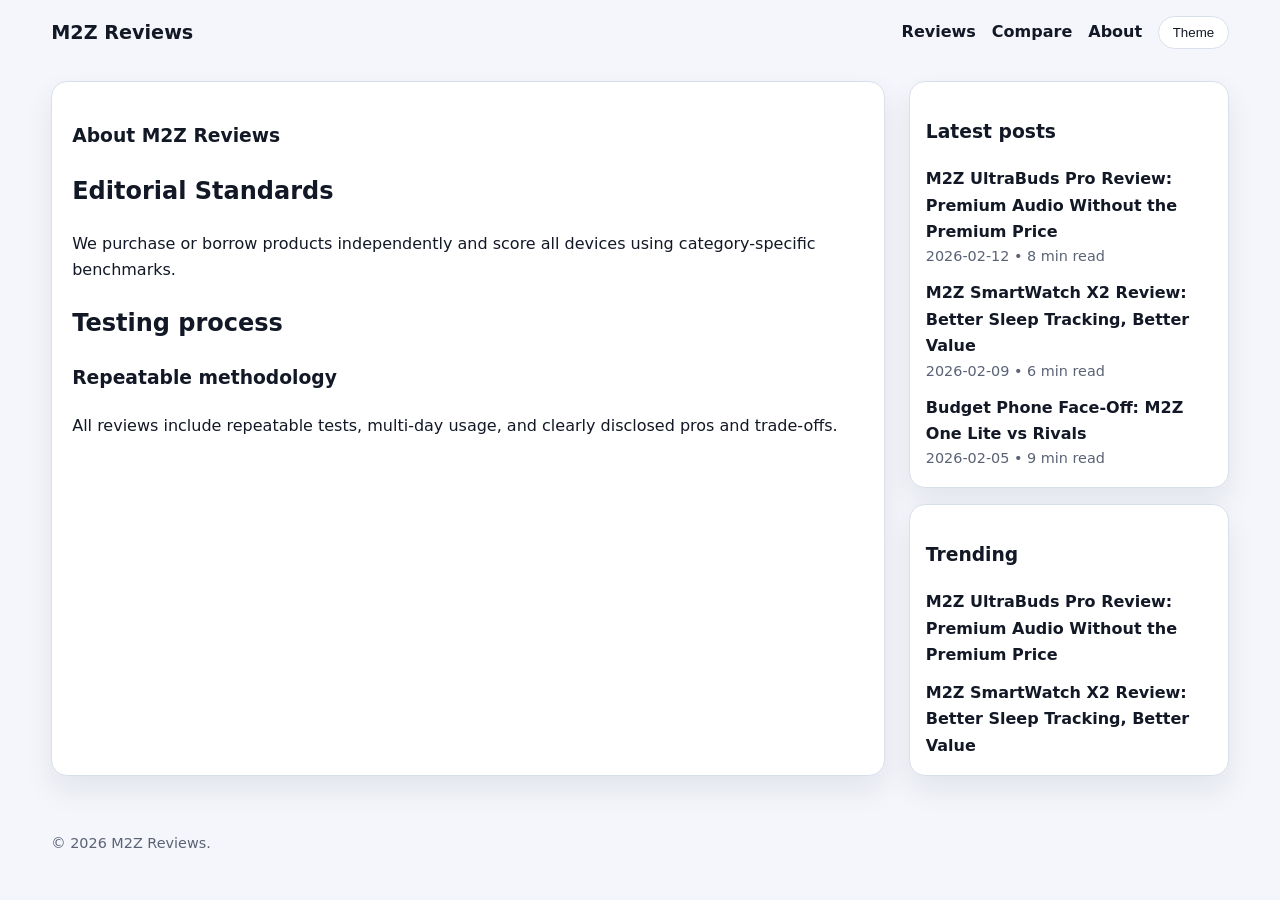
==== about.html @ dd866d9f "Remove binary OG asset and switch to URL-based fallback image" ====
<!doctype html><html lang="en"><head>
<meta charset="utf-8"><meta name="viewport" content="width=device-width,initial-scale=1">
<title>About & Editorial Policy | M2Z Reviews</title>
<meta name="description" content="Learn how M2Z Reviews tests products, maintains editorial independence, and publishes transparent verdicts.">
<link rel="canonical" href="https://example.com/about.html">
<meta property="og:title" content="About & Editorial Policy | M2Z Reviews"><meta property="og:description" content="Our testing methods and editorial standards."><meta property="og:type" content="website"><meta property="og:url" content="https://example.com/about.html"><meta property="og:image" content="https://images.unsplash.com/photo-1518770660439-4636190af475?auto=format&fit=crop&w=1400&q=80"><meta name="twitter:card" content="summary_large_image"><meta name="twitter:image" content="https://images.unsplash.com/photo-1518770660439-4636190af475?auto=format&fit=crop&w=1400&q=80">
<link rel="stylesheet" href="/css/style.css"></head>
<body data-page="about"><header class="site-header"><a class="logo" href="/">M2Z Reviews</a><nav class="nav"><a href="/reviews.html">Reviews</a><a href="/compare.html">Compare</a><a href="/about.html">About</a><button class="theme-toggle" data-theme-toggle>Theme</button></nav></header>
<main class="layout"><section class="content"><article><h1>About M2Z Reviews</h1><h2>Editorial Standards</h2><p>We purchase or borrow products independently and score all devices using category-specific benchmarks.</p><h2>Testing process</h2><h3>Repeatable methodology</h3><p>All reviews include repeatable tests, multi-day usage, and clearly disclosed pros and trade-offs.</p></article></section><aside class="sidebar"><section class="card"><h3>Latest posts</h3><ul class="list" data-sidebar-latest></ul></section><section class="card"><h3>Trending</h3><ul class="list" data-sidebar-trending></ul></section></aside></main>
<footer class="site-footer">© 2026 M2Z Reviews.</footer><script src="/js/global.js" defer></script></body></html>
---- css/style.css ----
:root {
  --bg: #f4f6fb;
  --surface: #ffffff;
  --surface-2: #eef2f8;
  --text: #121826;
  --muted: #5a6275;
  --border: #d9dfeb;
  --accent: #2456e8;
  --accent-2: #1d44ba;
  --shadow: 0 14px 30px rgba(9, 20, 56, 0.08);
}

[data-theme="dark"] {
  --bg: #0d1220;
  --surface: #121a2b;
  --surface-2: #1a2438;
  --text: #ecf1ff;
  --muted: #b7bfd3;
  --border: #293654;
  --accent: #7ca3ff;
  --accent-2: #5e84e0;
  --shadow: 0 16px 32px rgba(0, 0, 0, 0.35);
}

* { box-sizing: border-box; }
body { margin:0; font-family: Inter, system-ui, -apple-system, Segoe UI, Arial, sans-serif; background:var(--bg); color:var(--text); line-height:1.65; }
a { color:var(--accent); text-decoration:none; }
a:hover { text-decoration:underline; }
img { max-width:100%; display:block; }

.site-header, .site-footer, .layout { width:min(1200px, 92vw); margin-inline:auto; }
.site-header { display:flex; justify-content:space-between; align-items:center; gap:1rem; padding:1rem 0; position:sticky; top:0; z-index:30; background:color-mix(in srgb, var(--bg) 88%, transparent); backdrop-filter: blur(8px); }
.logo { font-size:1.2rem; font-weight:800; color:var(--text); }
.nav { display:flex; align-items:center; gap:1rem; }
.nav a { color:var(--text); font-weight:600; }
.theme-toggle { border:1px solid var(--border); background:var(--surface); color:var(--text); border-radius:999px; padding:.5rem .85rem; cursor:pointer; }

.layout { display:grid; grid-template-columns: minmax(0, 1fr) 320px; gap:1.5rem; padding:1rem 0 2.5rem; }
.content, .sidebar .card, .hero, .post-card, .compare-cta { background:var(--surface); border:1px solid var(--border); border-radius:16px; box-shadow:var(--shadow); }
.content { padding:1.25rem; }
.hero { padding:1.5rem; display:grid; gap:1rem; }
.hero h1 { margin:0; font-size:clamp(1.8rem, 2.8vw, 3rem); line-height:1.15; }
.hero p { margin:0; color:var(--muted); }
.hero-grid { display:grid; grid-template-columns: 1.1fr .9fr; gap:1rem; }
.hero img { border-radius:12px; width:100%; height:100%; object-fit:cover; }
.badge { display:inline-block; background:var(--surface-2); border:1px solid var(--border); color:var(--muted); border-radius:999px; padding:.3rem .7rem; font-size:.8rem; }

.section-header { display:flex; justify-content:space-between; align-items:center; margin:.8rem 0; }
.section-header h2 { margin:0; font-size:1.35rem; }

.posts-grid { display:grid; grid-template-columns:repeat(auto-fill, minmax(220px, 1fr)); gap:1rem; }
.post-card { overflow:hidden; }
.post-card img { aspect-ratio:16/9; object-fit:cover; }
.post-card .copy { padding:1rem; }
.meta { color:var(--muted); font-size:.9rem; }

.compare-cta { padding:1.2rem; margin-top:1rem; display:flex; justify-content:space-between; gap:1rem; align-items:center; }
.btn { display:inline-block; background:linear-gradient(135deg,var(--accent),var(--accent-2)); color:#fff; border:none; border-radius:10px; padding:.7rem 1rem; font-weight:700; }

.blocks { display:grid; grid-template-columns:1fr 1fr; gap:1rem; margin-top:1rem; }
.block { background:var(--surface); border:1px solid var(--border); border-radius:14px; padding:1rem; }

.sidebar { position:sticky; top:5.5rem; align-self:start; display:grid; gap:1rem; }
.sidebar .card { padding:1rem; }
.list { list-style:none; margin:0; padding:0; display:grid; gap:.7rem; }
.list a { color:var(--text); font-weight:600; }

.article h1 { margin:.2rem 0 1rem; line-height:1.2; }
.article .hero-image { border-radius:14px; margin-bottom:1rem; }
.article h2, .article h3 { margin-top:1.4rem; }
.related { margin-top:2rem; }

.site-footer { color:var(--muted); font-size:.9rem; padding:1rem 0 2rem; }

@media (max-width: 980px) {
  .layout { grid-template-columns:1fr; }
  .sidebar { position:relative; top:0; }
  .hero-grid, .blocks { grid-template-columns:1fr; }
}
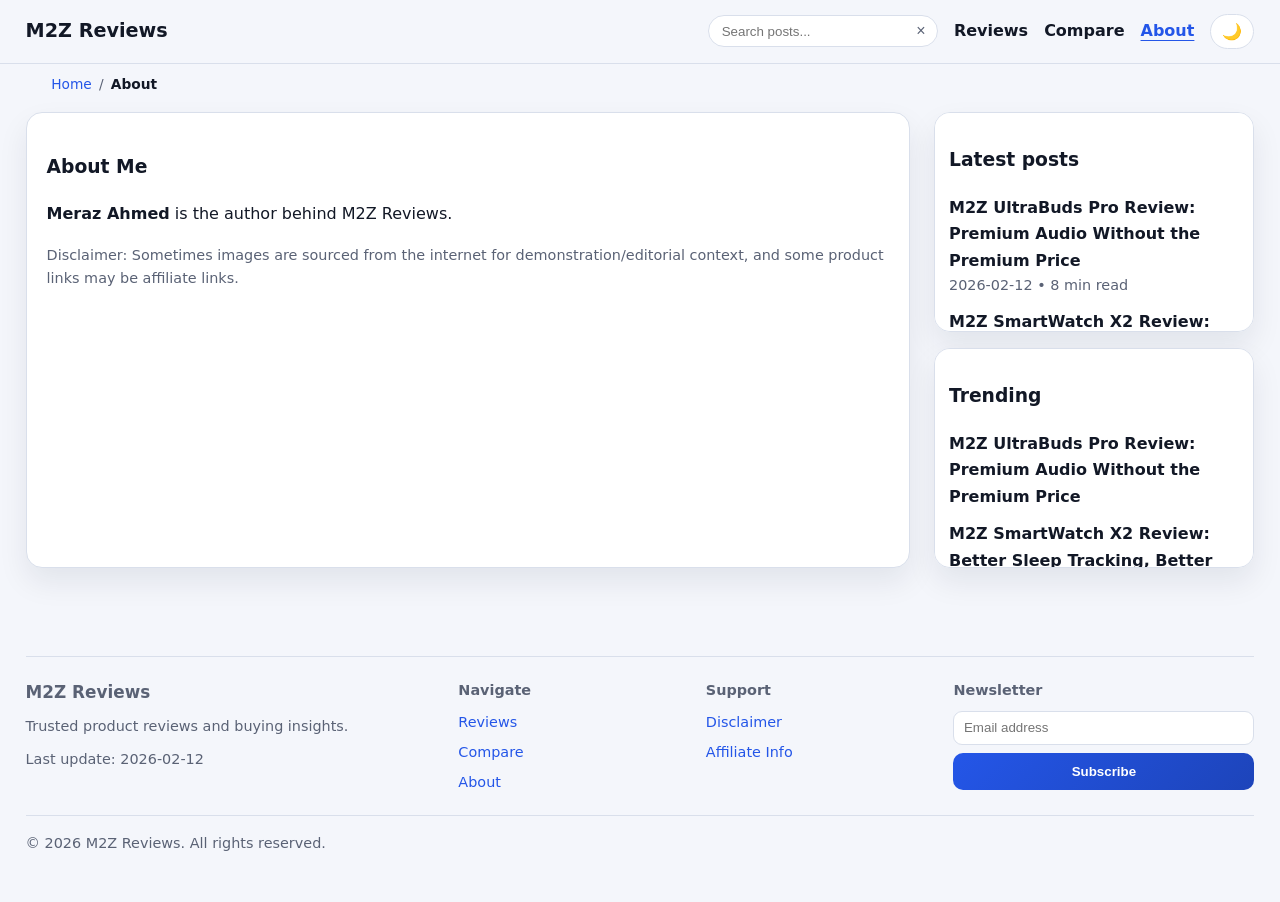
==== commit f36a2f8e: "Finalize Netlify-ready UI polish with sticky header, footer, ads, and post actions" ====
--- a/about.html
+++ b/about.html
@@ -1,10 +1,14 @@
-<!doctype html><html lang="en"><head>
+<!doctype html>
+<html lang="en">
+<head>
 <meta charset="utf-8"><meta name="viewport" content="width=device-width,initial-scale=1">
-<title>About & Editorial Policy | M2Z Reviews</title>
-<meta name="description" content="Learn how M2Z Reviews tests products, maintains editorial independence, and publishes transparent verdicts.">
+<title>About | M2Z Reviews</title>
+<meta name="description" content="About M2Z Reviews and author Meraz Ahmed.">
 <link rel="canonical" href="https://example.com/about.html">
-<meta property="og:title" content="About & Editorial Policy | M2Z Reviews"><meta property="og:description" content="Our testing methods and editorial standards."><meta property="og:type" content="website"><meta property="og:url" content="https://example.com/about.html"><meta property="og:image" content="https://images.unsplash.com/photo-1518770660439-4636190af475?auto=format&fit=crop&w=1400&q=80"><meta name="twitter:card" content="summary_large_image"><meta name="twitter:image" content="https://images.unsplash.com/photo-1518770660439-4636190af475?auto=format&fit=crop&w=1400&q=80">
-<link rel="stylesheet" href="/css/style.css"></head>
-<body data-page="about"><header class="site-header"><a class="logo" href="/">M2Z Reviews</a><nav class="nav"><a href="/reviews.html">Reviews</a><a href="/compare.html">Compare</a><a href="/about.html">About</a><button class="theme-toggle" data-theme-toggle>Theme</button></nav></header>
-<main class="layout"><section class="content"><article><h1>About M2Z Reviews</h1><h2>Editorial Standards</h2><p>We purchase or borrow products independently and score all devices using category-specific benchmarks.</p><h2>Testing process</h2><h3>Repeatable methodology</h3><p>All reviews include repeatable tests, multi-day usage, and clearly disclosed pros and trade-offs.</p></article></section><aside class="sidebar"><section class="card"><h3>Latest posts</h3><ul class="list" data-sidebar-latest></ul></section><section class="card"><h3>Trending</h3><ul class="list" data-sidebar-trending></ul></section></aside></main>
+<meta property="og:title" content="About | M2Z Reviews"><meta property="og:description" content="About Meraz Ahmed and site disclosures."><meta property="og:type" content="website"><meta property="og:url" content="https://example.com/about.html"><meta property="og:image" content="https://images.unsplash.com/photo-1518770660439-4636190af475?auto=format&fit=crop&w=1400&q=80"><meta name="twitter:card" content="summary_large_image"><meta name="twitter:image" content="https://images.unsplash.com/photo-1518770660439-4636190af475?auto=format&fit=crop&w=1400&q=80">
+<link rel="stylesheet" href="/css/style.css">
+</head>
+<body data-page="about">
+<header class="site-header"><a class="logo" href="/">M2Z Reviews</a><nav class="nav"><a href="/reviews.html">Reviews</a><a href="/compare.html">Compare</a><a href="/about.html">About</a><button class="theme-toggle" data-theme-toggle aria-label="Toggle theme">🌙</button></nav></header>
+<main class="layout"><section class="content"><article><h1>About Me</h1><p><strong>Meraz Ahmed</strong> is the author behind M2Z Reviews.</p><p class="meta">Disclaimer: Sometimes images are sourced from the internet for demonstration/editorial context, and some product links may be affiliate links.</p></article></section><aside class="sidebar"><section class="card"><h3>Latest posts</h3><ul class="list" data-sidebar-latest></ul></section><section class="card"><h3>Trending</h3><ul class="list" data-sidebar-trending></ul></section></aside></main>
 <footer class="site-footer">© 2026 M2Z Reviews.</footer><script src="/js/global.js" defer></script></body></html>
--- a/css/style.css
+++ b/css/style.css
@@ -28,8 +28,8 @@
 a:hover { text-decoration:underline; }
 img { max-width:100%; display:block; }
 
-.site-header, .site-footer, .layout { width:min(1200px, 92vw); margin-inline:auto; }
-.site-header { display:flex; justify-content:space-between; align-items:center; gap:1rem; padding:1rem 0; position:sticky; top:0; z-index:30; background:color-mix(in srgb, var(--bg) 88%, transparent); backdrop-filter: blur(8px); }
+.site-footer, .layout { width:min(1280px, 96vw); margin-inline:auto; }
+.site-header { width:100%; display:flex; justify-content:space-between; align-items:center; gap:1rem; padding:.85rem 2vw; position:sticky; top:0; z-index:50; background:color-mix(in srgb, var(--bg) 94%, transparent); backdrop-filter: blur(8px); border-bottom:1px solid var(--border); }
 .logo { font-size:1.2rem; font-weight:800; color:var(--text); }
 .nav { display:flex; align-items:center; gap:1rem; }
 .nav a { color:var(--text); font-weight:600; }
@@ -61,7 +61,7 @@
 .block { background:var(--surface); border:1px solid var(--border); border-radius:14px; padding:1rem; }
 
 .sidebar { position:sticky; top:5.5rem; align-self:start; display:grid; gap:1rem; }
-.sidebar .card { padding:1rem; }
+.sidebar .card { padding:.85rem; max-height:220px; overflow:auto; }
 .list { list-style:none; margin:0; padding:0; display:grid; gap:.7rem; }
 .list a { color:var(--text); font-weight:600; }
 
@@ -77,3 +77,180 @@
   .sidebar { position:relative; top:0; }
   .hero-grid, .blocks { grid-template-columns:1fr; }
 }
+
+/* Admin layout */
+.admin-login-shell,
+.admin-shell {
+  width:min(1380px, 95vw);
+  margin:0 auto;
+  padding:1rem 0 2.5rem;
+}
+
+.admin-login-shell {
+  min-height: calc(100vh - 220px);
+  display:grid;
+  place-items:center;
+}
+
+.admin-login-card,
+.admin-intro,
+.admin-panel {
+  background:var(--surface);
+  border:1px solid var(--border);
+  border-radius:16px;
+  box-shadow:var(--shadow);
+}
+
+.admin-login-card {
+  width:min(560px, 92vw);
+  padding:1.4rem;
+  display:grid;
+  gap:.65rem;
+}
+.admin-login-card h1 { margin:.2rem 0; }
+.admin-login-card input {
+  width:100%;
+  border:1px solid var(--border);
+  border-radius:10px;
+  background:var(--surface-2);
+  color:var(--text);
+  padding:.65rem .7rem;
+}
+.admin-error { color:#d64545; margin:0; font-size:.9rem; }
+
+.admin-shell { display:grid; gap:1rem; }
+.admin-intro { padding:1.1rem 1.2rem; }
+.admin-intro h1 { margin:.2rem 0 .5rem; }
+
+.admin-workspace {
+  display:grid;
+  grid-template-columns:390px minmax(0,1fr);
+  gap:1rem;
+  align-items:start;
+}
+.admin-panel { padding:1rem; }
+.panel-head h2 { margin:.1rem 0 .2rem; font-size:1.12rem; }
+.panel-head p { margin:.2rem 0 .8rem; }
+
+.admin-form { display:grid; gap:.55rem; }
+.admin-form label { font-weight:600; color:var(--text); font-size:.93rem; }
+.admin-form input,
+.admin-form textarea,
+.admin-form select {
+  width:100%;
+  border:1px solid var(--border);
+  border-radius:10px;
+  background:var(--surface-2);
+  color:var(--text);
+  padding:.65rem .7rem;
+}
+.admin-form input:focus,
+.admin-form textarea:focus,
+.admin-form select:focus,
+.admin-login-card input:focus {
+  outline:none;
+  border-color:var(--accent);
+  box-shadow:0 0 0 3px color-mix(in srgb, var(--accent) 20%, transparent);
+}
+.admin-grid-2 { display:grid; grid-template-columns:1fr 1fr; gap:.55rem; }
+.switch-row {
+  display:flex;
+  align-items:center;
+  gap:.45rem;
+  background:var(--surface-2);
+  border:1px solid var(--border);
+  border-radius:10px;
+  padding:.58rem .6rem;
+  min-height:44px;
+}
+.switch-row input { width:auto; margin:0; }
+.admin-actions { margin-top:.35rem; display:grid; gap:.45rem; }
+
+#editorFrame {
+  width:100%;
+  min-height:860px;
+  border:1px solid var(--border);
+  border-radius:12px;
+  background:#fff;
+}
+
+@media (max-width: 1120px) {
+  .admin-workspace { grid-template-columns:1fr; }
+  #editorFrame { min-height:760px; }
+}
+
+/* Search + utility enhancements */
+.search-wrap { position:relative; display:flex; align-items:center; min-width:230px; }
+.search-input { width:100%; border:1px solid var(--border); border-radius:999px; background:var(--surface); color:var(--text); padding:.48rem 2rem .48rem .8rem; }
+.search-clear { position:absolute; right:.4rem; border:none; background:transparent; color:var(--muted); cursor:pointer; font-size:1rem; }
+.search-results { position:absolute; top:calc(100% + .4rem); left:0; right:0; background:var(--surface); border:1px solid var(--border); border-radius:12px; box-shadow:var(--shadow); overflow:hidden; z-index:20; }
+.search-results a, .search-empty { display:block; padding:.55rem .7rem; color:var(--text); border-bottom:1px solid var(--border); }
+.search-results a:last-child { border-bottom:0; }
+.search-results a span { display:block; color:var(--muted); font-size:.8rem; }
+
+.review-controls { display:flex; justify-content:space-between; gap:1rem; align-items:center; margin-bottom:1rem; flex-wrap:wrap; }
+.category-pills { display:flex; gap:.45rem; flex-wrap:wrap; }
+.category-pills button { border:1px solid var(--border); background:var(--surface-2); color:var(--text); border-radius:999px; padding:.36rem .7rem; cursor:pointer; }
+.category-pills button.active { background:var(--accent); color:#fff; border-color:var(--accent); }
+.sort-wrap { display:flex; align-items:center; gap:.4rem; font-weight:600; }
+.sort-wrap select { border:1px solid var(--border); background:var(--surface); color:var(--text); border-radius:8px; padding:.32rem .5rem; }
+.empty-state { border:1px dashed var(--border); border-radius:12px; padding:1rem; color:var(--muted); background:var(--surface-2); }
+
+.coming-soon { border:1px dashed var(--accent); border-radius:14px; padding:1rem; background:color-mix(in srgb, var(--accent) 8%, var(--surface)); margin-top:1rem; }
+.coming-soon h2 { margin:.1rem 0 .4rem; }
+
+.hero img, .post-card img, .article .hero-image { width:100%; aspect-ratio:16/9; object-fit:cover; }
+.article .hero-image { border-radius:14px; margin-bottom:1rem; }
+
+.reading-progress { position:fixed; top:0; left:0; width:100%; height:3px; background:linear-gradient(90deg,var(--accent),var(--accent-2)); transform-origin:left; transform:scaleX(0); z-index:99; }
+.copy-link { margin:.2rem 0 1rem; border:1px solid var(--border); border-radius:999px; background:var(--surface-2); color:var(--text); padding:.3rem .7rem; cursor:pointer; }
+.back-top { position:fixed; right:1rem; bottom:1rem; border:none; border-radius:999px; background:var(--accent); color:#fff; padding:.55rem .8rem; cursor:pointer; opacity:0; transform:translateY(8px); pointer-events:none; transition:.2s; z-index:50; }
+.back-top.show { opacity:1; transform:translateY(0); pointer-events:auto; }
+
+@media (max-width: 980px) {
+  .search-wrap { order:5; width:100%; }
+}
+
+/* Header/footer system refresh */
+.header-enhanced { transition:transform .22s ease, box-shadow .22s ease, padding .2s ease; }
+.header-enhanced.compact { box-shadow:var(--shadow); padding:.72rem 0; }
+
+.nav a.active { color:var(--accent); text-decoration:underline; text-underline-offset:4px; }
+.nav-toggle { display:none; border:1px solid var(--border); background:var(--surface); color:var(--text); border-radius:8px; padding:.35rem .6rem; }
+.theme-badge { font-size:.78rem; opacity:.9; margin-left:.25rem; }
+
+.breadcrumb { width:min(1200px, 92vw); margin:.6rem auto 0; font-size:.86rem; color:var(--muted); display:flex; gap:.45rem; align-items:center; }
+.breadcrumb i { font-style:normal; color:var(--muted); }
+.breadcrumb span { color:var(--text); font-weight:600; }
+
+.site-footer { margin-top:2rem; }
+.footer-grid { display:grid; grid-template-columns:1.8fr 1fr 1fr 1.3fr; gap:1rem; border-top:1px solid var(--border); padding-top:1.2rem; }
+.footer-grid h3,.footer-grid h4 { margin:.2rem 0 .5rem; }
+.footer-grid p { margin:.1rem 0 .55rem; color:var(--muted); }
+.footer-grid ul { list-style:none; margin:0; padding:0; display:grid; gap:.4rem; }
+.footer-news { display:grid; gap:.5rem; }
+.footer-news input { border:1px solid var(--border); border-radius:9px; background:var(--surface); color:var(--text); padding:.52rem .6rem; }
+.footer-bottom { margin-top:1rem; padding-top:1rem; border-top:1px solid var(--border); }
+
+@media (max-width: 980px) {
+  .nav-toggle { display:inline-block; }
+  .nav { position:relative; }
+  .nav a, .nav .theme-toggle { display:none; }
+  .nav.open a, .nav.open .theme-toggle, .nav.open .search-wrap { display:flex; }
+  .nav.open { position:absolute; right:0; top:56px; background:var(--surface); border:1px solid var(--border); border-radius:12px; padding:.7rem; min-width:260px; flex-direction:column; align-items:stretch; box-shadow:var(--shadow); }
+  .footer-grid { grid-template-columns:1fr; }
+}
+
+
+/* Requested final polish */
+.theme-toggle { min-width:44px; text-align:center; padding:.45rem .6rem; font-size:1rem; }
+.ad-area { margin:1rem 0; border:1px solid var(--border); border-radius:14px; overflow:hidden; background:var(--surface); box-shadow:var(--shadow); }
+.ad-area img { width:100%; height:170px; object-fit:cover; }
+.author-core { margin:.8rem 0 1rem; padding:.7rem .8rem; border:1px solid var(--border); border-radius:12px; background:var(--surface-2); }
+.author-core p { margin:.2rem 0 .5rem; display:flex; align-items:center; gap:.4rem; }
+.post-actions { display:flex; flex-wrap:wrap; gap:.5rem; }
+.post-actions button { border:1px solid var(--border); background:var(--surface); color:var(--text); border-radius:999px; padding:.35rem .65rem; cursor:pointer; }
+
+@media (max-width: 980px) {
+  .site-header { padding:.7rem .9rem; }
+}
